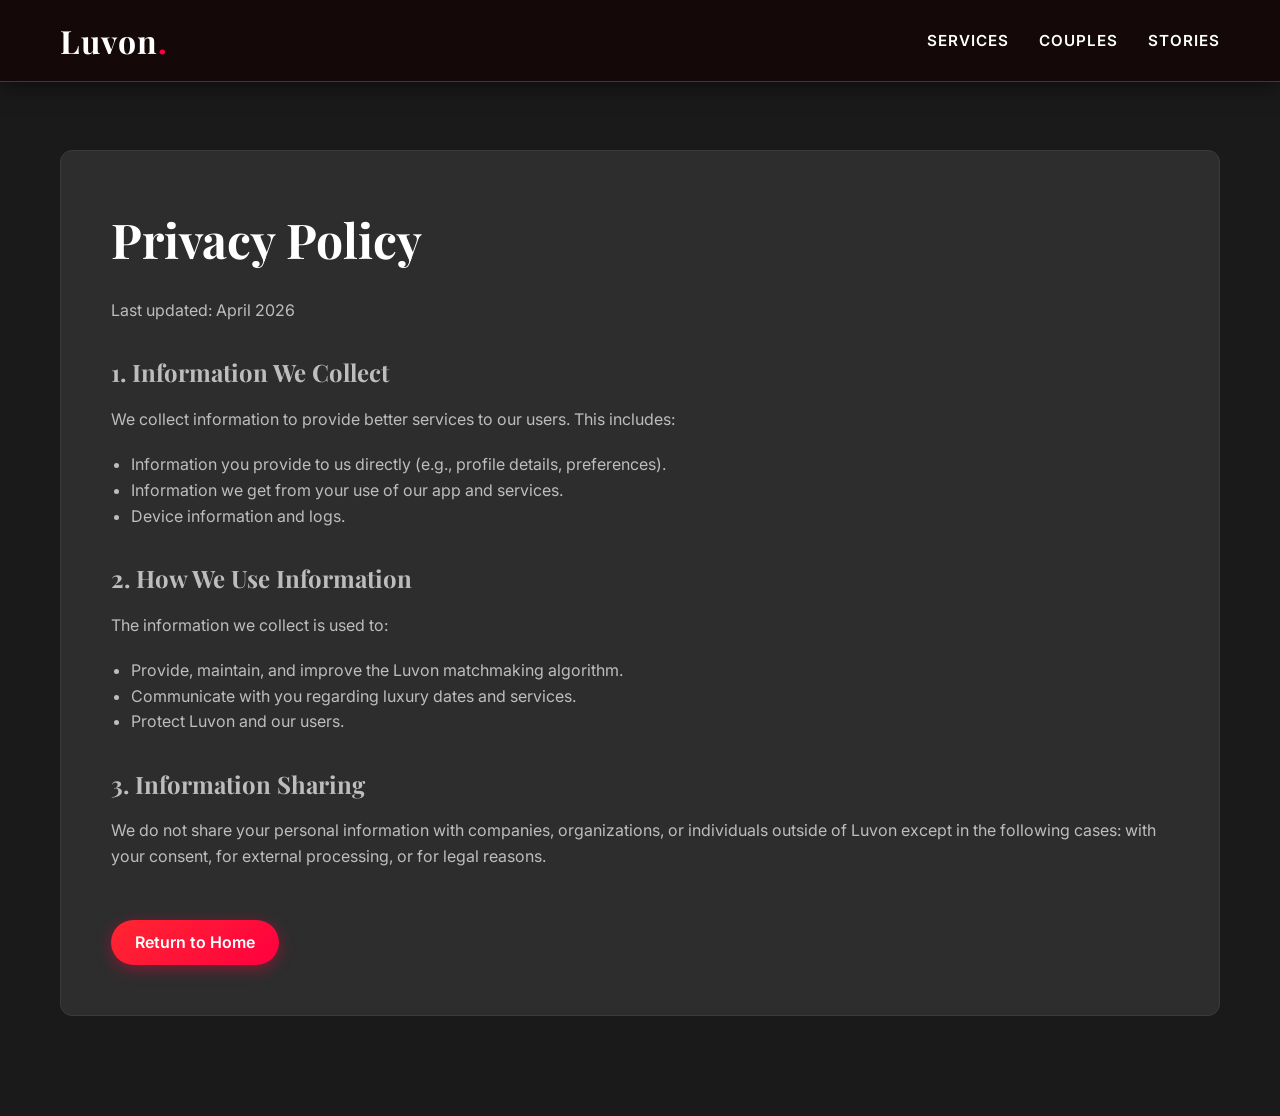
==== privacy.html @ 090ced84 "initial commit" ====
<!DOCTYPE html>
<html lang="en">
<head>
    <meta charset="UTF-8">
    <meta name="viewport" content="width=device-width, initial-scale=1.0">
    <title>Privacy Policy | Luvon</title>
    <link href="https://fonts.googleapis.com/css2?family=Inter:wght@300;400;600&family=Playfair+Display:ital,wght@0,600;0,700;1,600&display=swap" rel="stylesheet">
    <link rel="stylesheet" href="css/style.css">
    <style>
        .legal-page { padding-top: 150px; padding-bottom: 100px; }
        .legal-content { background: var(--card-background); padding: 50px; border-radius: 12px; border: 1px solid var(--border-subtle); }
        .legal-content h2 { font-family: var(--font-heading); color: var(--accent-silver); margin-top: 30px; margin-bottom: 15px; }
        .legal-content p, .legal-content ul { color: var(--text-secondary); margin-bottom: 20px; }
        .legal-content ul { margin-left: 20px; }
    </style>
</head>
<body>
    <nav class="navbar scrolled">
        <div class="nav-container">
            <a href="index.html" class="logo">Luvon<span>.</span></a>
            <ul class="nav-links">
                <li><a href="index.html#services">Services</a></li>
                <li><a href="index.html#gallery">Couples</a></li>
                <li><a href="index.html#testimonials">Stories</a></li>
            </ul>
        </div>
    </nav>

    <main class="legal-page container">
        <div class="legal-content">
            <h1 class="section-title" style="text-align: left; margin-bottom: 20px;">Privacy Policy</h1>
            <p>Last updated: April 2026</p>
            
            <h2>1. Information We Collect</h2>
            <p>We collect information to provide better services to our users. This includes:</p>
            <ul>
                <li>Information you provide to us directly (e.g., profile details, preferences).</li>
                <li>Information we get from your use of our app and services.</li>
                <li>Device information and logs.</li>
            </ul>
            
            <h2>2. How We Use Information</h2>
            <p>The information we collect is used to:</p>
            <ul>
                <li>Provide, maintain, and improve the Luvon matchmaking algorithm.</li>
                <li>Communicate with you regarding luxury dates and services.</li>
                <li>Protect Luvon and our users.</li>
            </ul>
            
            <h2>3. Information Sharing</h2>
            <p>We do not share your personal information with companies, organizations, or individuals outside of Luvon except in the following cases: with your consent, for external processing, or for legal reasons.</p>
            
            <a href="index.html" class="btn-primary" style="display: inline-block; margin-top: 30px;">Return to Home</a>
        </div>
    </main>
</body>
</html>
---- css/style.css ----
:root {
    /* 🔥 Lust & Luxury Theme Colors */
    --primary-background: #1A1A1B; /* Eerie Black */
    --card-background: #2D2D2E; /* Onyx */
    --accent-red: #FF003F; /* Electric Crimson */
    --accent-silver: #BDBDBD; /* Silver Lining */
    --text-primary: #FFFFFF; /* Pure White */
    --text-secondary: #BDBDBD;
    
    /* Brand Colors */
    --brand-background: #230F10;
    --brand-card-background: #2E1517; /* Dark red card background */
    --brand-border: #4A2527; /* Dark red border */
    --brand-dark: #140809; /* Very dark red track background */
    --brand-primary: #FF2631;
    
    /* Optional Extra Shades */
    --border-subtle: #3A3A3C;
    --glow-red: rgba(255, 0, 63, 0.4);
    
    /* Fonts */
    --font-heading: 'Playfair Display', serif;
    --font-body: 'Inter', sans-serif;
}

* {
    margin: 0;
    padding: 0;
    box-sizing: border-box;
}

body {
    background-color: var(--primary-background);
    color: var(--text-primary);
    font-family: var(--font-body);
    line-height: 1.6;
    overflow-x: hidden;
}

html {
    scroll-behavior: smooth;
}

.container {
    max-width: 1200px;
    margin: 0 auto;
    padding: 0 20px;
}

.section-padding {
    padding: 100px 0;
}

.section-title {
    font-family: var(--font-heading);
    font-size: 3rem;
    text-align: center;
    margin-bottom: 50px;
    color: var(--text-primary);
}

.section-subtitle {
    text-align: center;
    color: var(--text-secondary);
    margin-top: -30px;
    margin-bottom: 50px;
    font-size: 1.1rem;
}

/* Typography elements */
a {
    text-decoration: none;
    color: var(--text-primary);
    transition: color 0.3s ease;
}

a:hover {
    color: var(--accent-red);
}

/* Navbar */
.navbar {
    position: fixed;
    top: 0;
    width: 100%;
    background-color: rgba(26, 26, 27, 0.85);
    backdrop-filter: blur(10px);
    z-index: 1000;
    border-bottom: 1px solid var(--border-subtle);
    padding: 20px 0;
    transition: all 0.3s ease;
}

.navbar.scrolled {
    padding: 15px 0;
    background-color: var(--brand-dark);
    box-shadow: 0 4px 20px rgba(0, 0, 0, 0.5);
}

.nav-container {
    max-width: 1200px;
    margin: 0 auto;
    padding: 0 20px;
    display: flex;
    justify-content: space-between;
    align-items: center;
}

.logo {
    font-family: var(--font-heading);
    font-size: 2rem;
    font-weight: 700;
    color: var(--text-primary);
    letter-spacing: 1px;
}

.logo span {
    color: var(--accent-red);
}

.nav-links {
    list-style: none;
    display: flex;
    align-items: center;
    gap: 30px;
}

.nav-links a {
    font-size: 0.95rem;
    font-weight: 600;
    text-transform: uppercase;
    letter-spacing: 1px;
}

/* Buttons */
.btn-primary {
    background: linear-gradient(135deg, var(--brand-primary), var(--accent-red));
    color: var(--text-primary) !important;
    padding: 10px 24px;
    border-radius: 30px;
    font-weight: 600;
    box-shadow: 0 4px 15px var(--glow-red);
    transition: all 0.3s ease;
    border: none;
    cursor: pointer;
}

.btn-primary:hover {
    transform: translateY(-2px);
    box-shadow: 0 6px 20px var(--glow-red);
}

.btn-large {
    padding: 15px 35px;
    font-size: 1.1rem;
}

/* Hero Section */
.hero {
    height: 100vh;
    background: url('https://images.unsplash.com/photo-1544928147-79a2dbc1f389?auto=format&fit=crop&w=1920&q=80') center/cover no-repeat;
    position: relative;
    display: flex;
    align-items: center;
    justify-content: center;
    text-align: center;
}

.hero-overlay {
    position: absolute;
    top: 0; left: 0; width: 100%; height: 100%;
    background: linear-gradient(to bottom, rgba(35, 15, 16, 0.7), rgba(26, 26, 27, 0.95));
}

.hero-content {
    position: relative;
    z-index: 10;
    max-width: 800px;
    padding: 0 20px;
}

.hero-content h1 {
    font-family: var(--font-heading);
    font-size: 4.5rem;
    margin-bottom: 20px;
    text-shadow: 0 2px 10px rgba(0, 0, 0, 0.5);
}

.hero-content p {
    font-size: 1.2rem;
    color: var(--text-secondary);
    margin-bottom: 40px;
}

/* Services */
.services {
    background-color: var(--brand-background);
}

.services-grid {
    display: grid;
    grid-template-columns: repeat(auto-fit, minmax(300px, 1fr));
    gap: 30px;
}

.service-card {
    background-color: var(--brand-card-background);
    border: 1px solid var(--brand-border);
    border-radius: 12px;
    padding: 40px 30px;
    text-align: center;
    transition: all 0.4s ease;
    position: relative;
    overflow: hidden;
}

.service-card::before {
    content: '';
    position: absolute;
    top: 0; left: 0; width: 100%; height: 4px;
    background: var(--accent-red);
    transform: scaleX(0);
    transform-origin: left;
    transition: transform 0.4s ease;
}

.service-card:hover {
    transform: translateY(-10px);
    box-shadow: 0 10px 30px rgba(0, 0, 0, 0.5);
    border-color: var(--accent-red);
}

.service-card:hover::before {
    transform: scaleX(1);
}

.service-card h3 {
    font-family: var(--font-heading);
    font-size: 1.8rem;
    margin-bottom: 15px;
    color: var(--accent-silver);
}

.service-card p {
    color: var(--text-secondary);
}

/* Gallery */
.gallery {
    background-color: var(--primary-background);
}

.gallery-grid {
    display: grid;
    grid-template-columns: repeat(3, 1fr);
    grid-auto-rows: 300px;
    gap: 20px;
}

.gallery-item {
    border-radius: 12px;
    overflow: hidden;
    position: relative;
    box-shadow: 0 4px 15px rgba(0, 0, 0, 0.3);
}

.gallery-item img {
    width: 100%;
    height: 100%;
    object-fit: cover;
    transition: transform 0.5s ease;
    filter: brightness(0.8) contrast(1.1);
}

.gallery-item:hover img {
    transform: scale(1.05);
    filter: brightness(1);
}

/* Testimonials */
.testimonials {
    background-color: var(--brand-dark);
    position: relative;
}

.testimonials::before {
    content: '';
    position: absolute;
    top: 0; left: 0; width: 100%; height: 1px;
    background: linear-gradient(90deg, transparent, var(--brand-border), transparent);
}

.testimonials-slider {
    display: grid;
    grid-template-columns: 1fr 1fr;
    gap: 40px;
}

.testimonial-card {
    background-color: var(--card-background);
    padding: 40px;
    border-radius: 16px;
    border-left: 4px solid var(--brand-primary);
    position: relative;
}

.quote {
    font-family: var(--font-heading);
    font-size: 8rem;
    color: rgba(255, 38, 49, 0.1);
    line-height: 0;
    position: absolute;
    top: 60px;
    left: 20px;
}

.testimonial-text {
    font-size: 1.1rem;
    font-style: italic;
    color: var(--text-secondary);
    margin-bottom: 20px;
    position: relative;
    z-index: 1;
}

.testimonial-author {
    font-weight: 600;
    color: var(--text-primary);
    font-family: var(--font-heading);
    font-size: 1.2rem;
}

/* Footer */
.footer {
    background-color: var(--brand-background);
    border-top: 1px solid var(--brand-border);
    padding: 60px 0 20px;
}

.footer-content {
    display: grid;
    grid-template-columns: 2fr 1fr 1fr;
    gap: 40px;
    margin-bottom: 40px;
}

.footer-brand p {
    color: var(--text-secondary);
    margin-top: 15px;
}

.footer-links h4, .footer-legal h4 {
    color: var(--text-primary);
    margin-bottom: 20px;
    font-family: var(--font-heading);
    font-size: 1.2rem;
}

.footer-links ul, .footer-legal ul {
    list-style: none;
}

.footer-links li, .footer-legal li {
    margin-bottom: 10px;
}

.footer-links a, .footer-legal a {
    color: var(--text-secondary);
    font-size: 0.95rem;
}

.footer-links a:hover, .footer-legal a:hover {
    color: var(--brand-primary);
}

.footer-bottom {
    text-align: center;
    padding-top: 20px;
    border-top: 1px solid var(--border-subtle);
    color: var(--text-secondary);
    font-size: 0.9rem;
}

/* Animations */
.fade-in {
    opacity: 0;
    transform: translateY(20px);
    transition: opacity 0.8s ease, transform 0.8s ease;
}

/* How It Works */
.how-it-works {
    background-color: var(--primary-background);
}

.steps-grid {
    display: grid;
    grid-template-columns: repeat(auto-fit, minmax(280px, 1fr));
    gap: 40px;
    margin-top: 30px;
}

.step-card {
    background-color: var(--card-background);
    padding: 40px 30px;
    border-radius: 12px;
    border-top: 4px solid var(--accent-red);
    text-align: center;
    position: relative;
    transition: transform 0.3s ease;
    box-shadow: 0 4px 15px rgba(0,0,0,0.3);
}

.step-card:hover {
    transform: translateY(-5px);
    box-shadow: 0 8px 25px rgba(0,0,0,0.5);
}

.step-num {
    width: 60px;
    height: 60px;
    background: var(--brand-dark);
    border: 2px solid var(--accent-red);
    color: var(--accent-red);
    border-radius: 50%;
    display: flex;
    align-items: center;
    justify-content: center;
    font-size: 1.5rem;
    font-weight: bold;
    font-family: var(--font-heading);
    margin: -70px auto 20px;
    box-shadow: 0 0 15px var(--glow-red);
}

.step-card h3 {
    color: var(--accent-silver);
    font-family: var(--font-heading);
    margin-bottom: 15px;
    font-size: 1.5rem;
}

.step-card p {
    color: var(--text-secondary);
}

.fade-in.appear {
    opacity: 1;
    transform: translateY(0);
}

.slide-up {
    opacity: 0;
    transform: translateY(40px);
    transition: opacity 0.8s ease, transform 0.8s ease;
}

.slide-up.appear {
    opacity: 1;
    transform: translateY(0);
}

/* Responsive */
@media (max-width: 900px) {
    .section-padding { padding: 60px 0; }
    .hero-content h1 { font-size: 3.5rem; }
    .gallery-grid { grid-template-columns: repeat(2, 1fr); gap: 15px; grid-auto-rows: 250px; }
    .testimonials-slider { grid-template-columns: 1fr; }
    .footer-content { grid-template-columns: 1fr 1fr; gap: 30px; }
    .footer-brand { grid-column: 1 / -1; margin-bottom: 20px; }
}

@media (max-width: 600px) {
    .nav-links { display: none; }
    .navbar { padding: 15px 0; }
    .logo { font-size: 1.5rem; }
    .hero-content h1 { font-size: 2.5rem; }
    .gallery-grid { grid-template-columns: 1fr; grid-auto-rows: 200px; }
    .section-title { font-size: 2.2rem; }
    .footer-content { grid-template-columns: 1fr; }
}
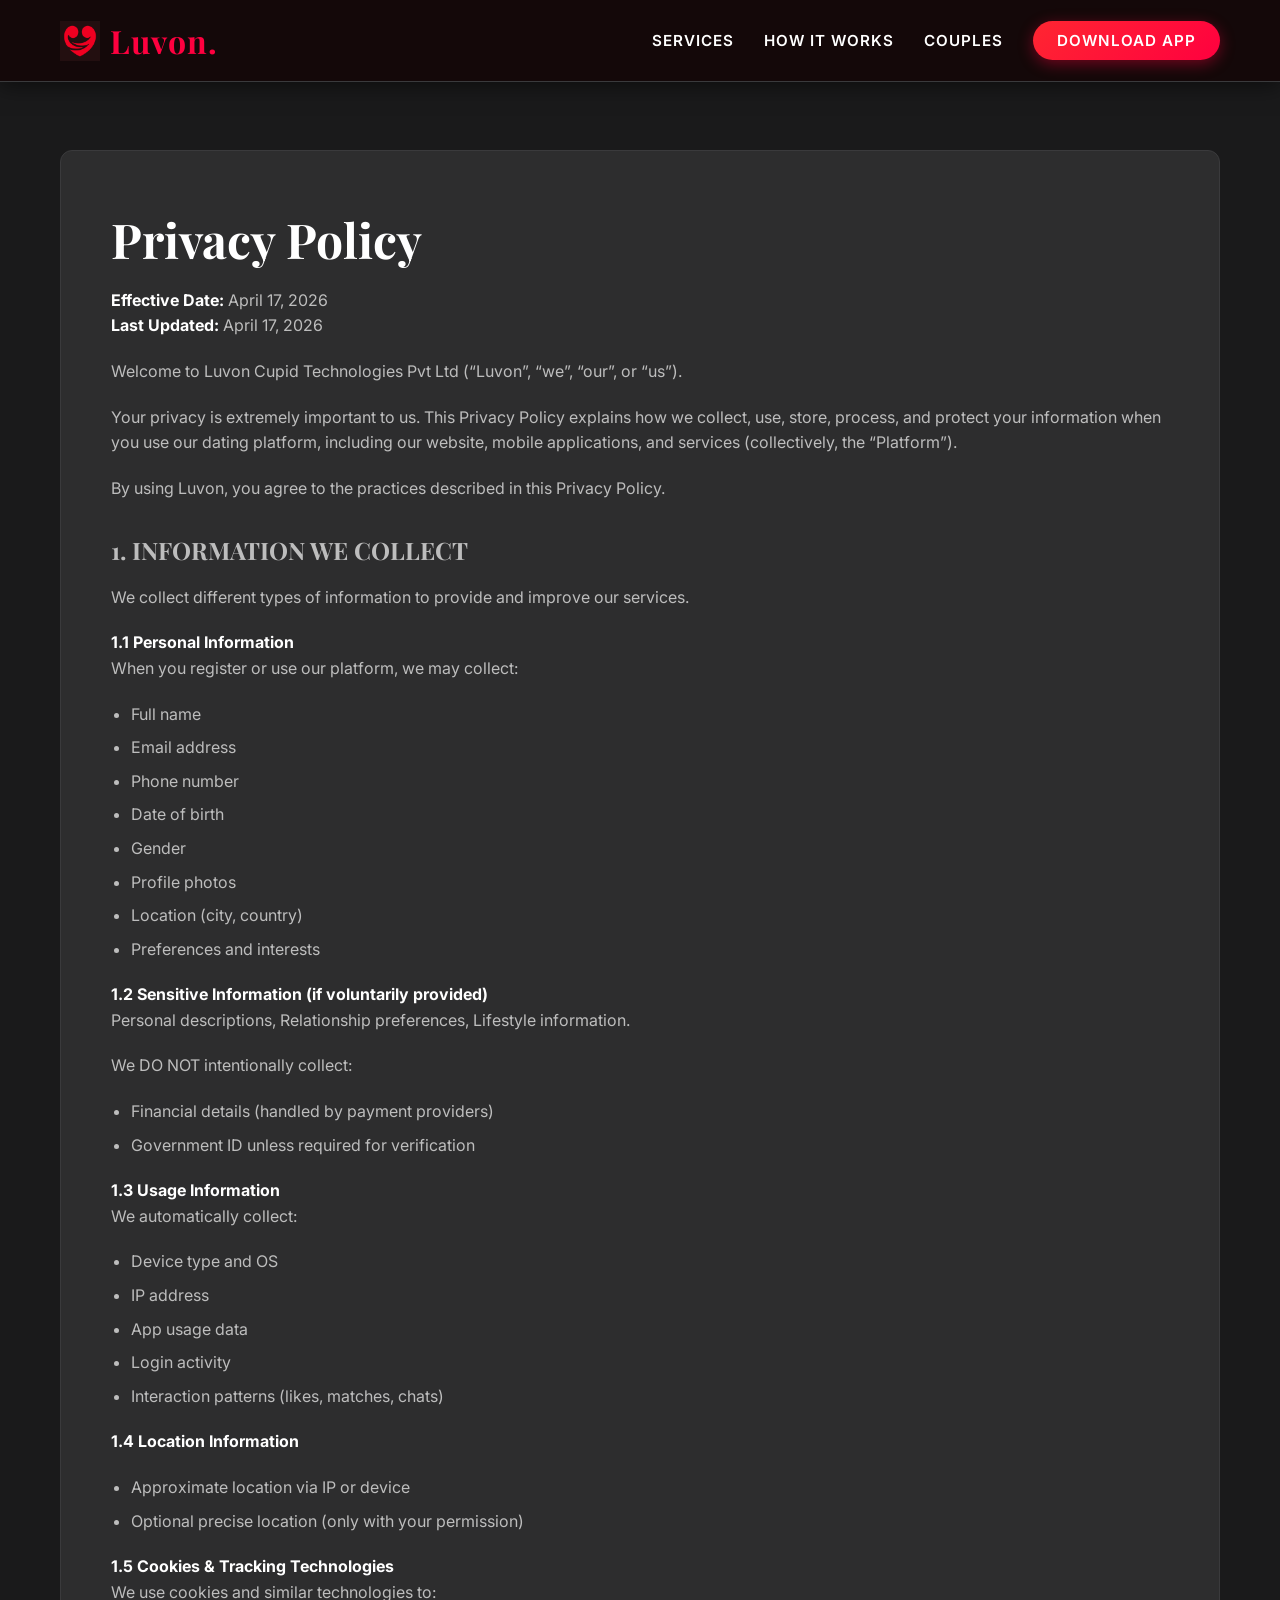
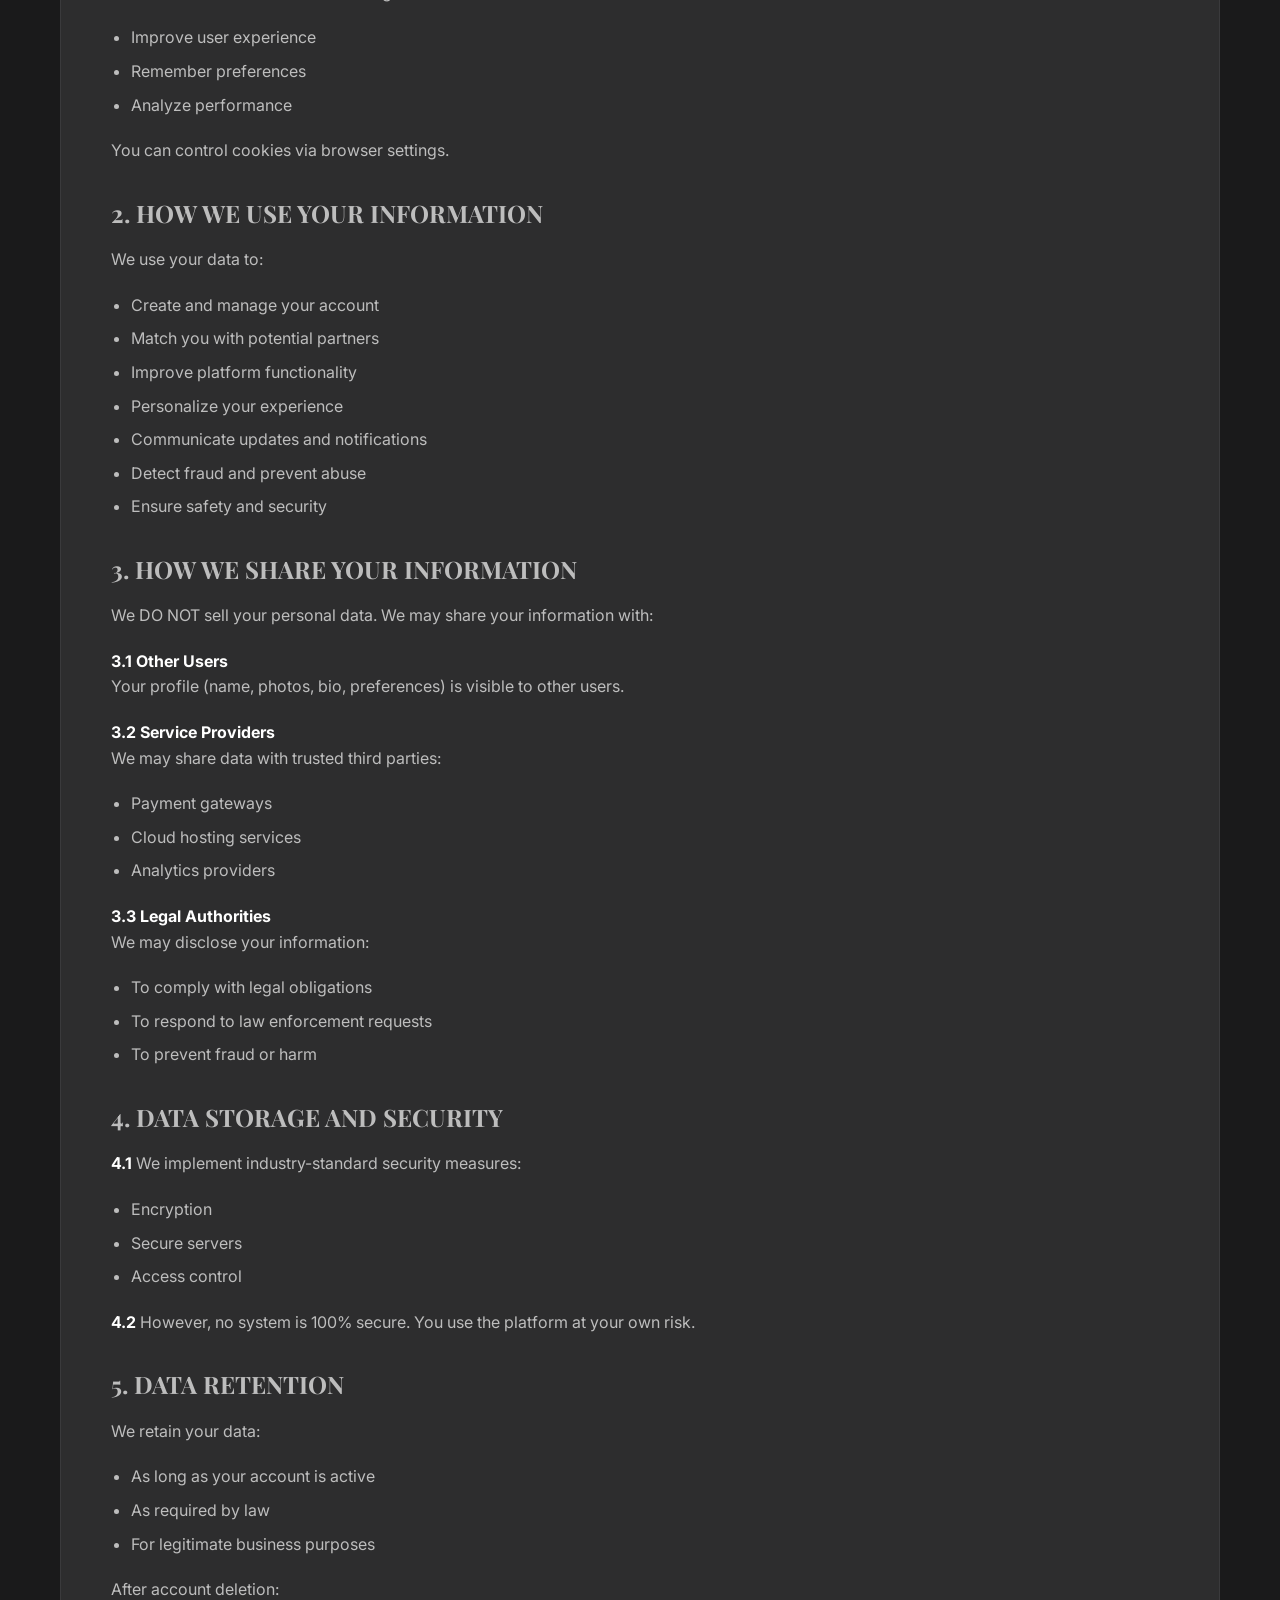
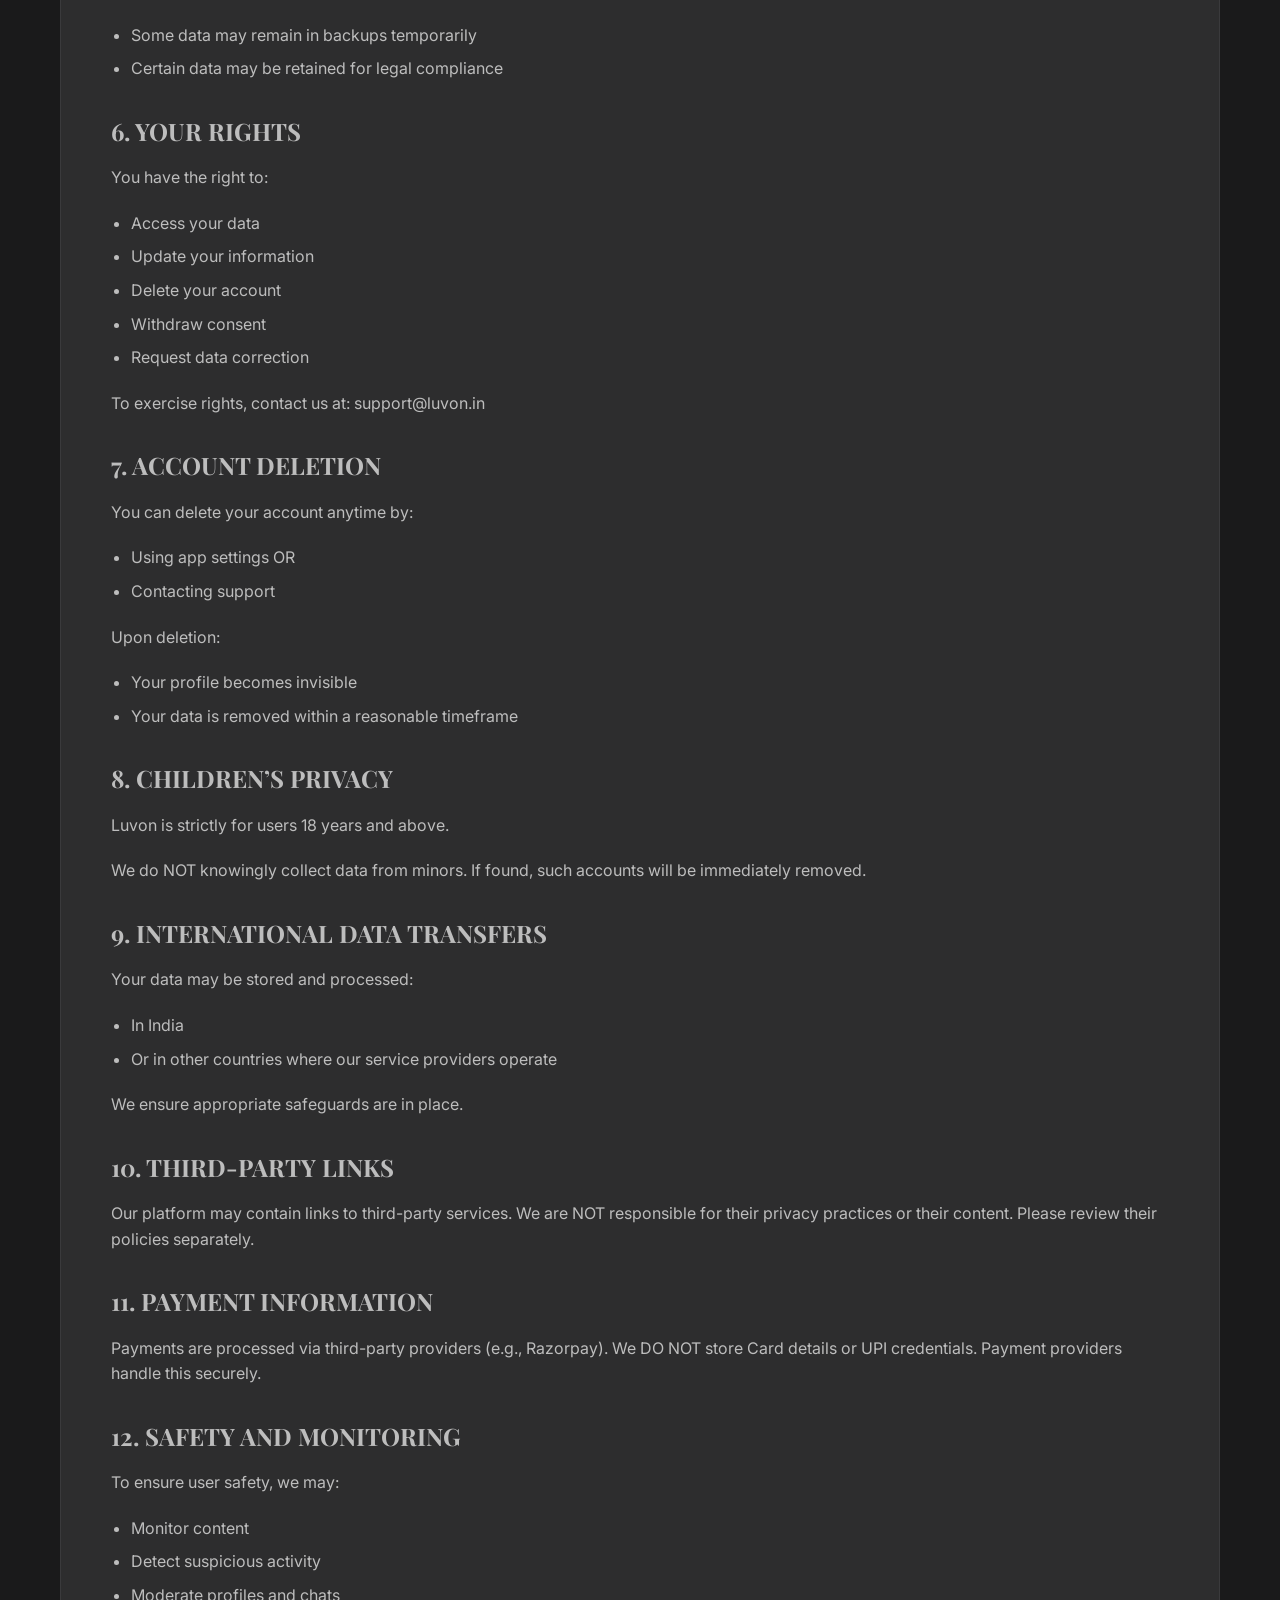
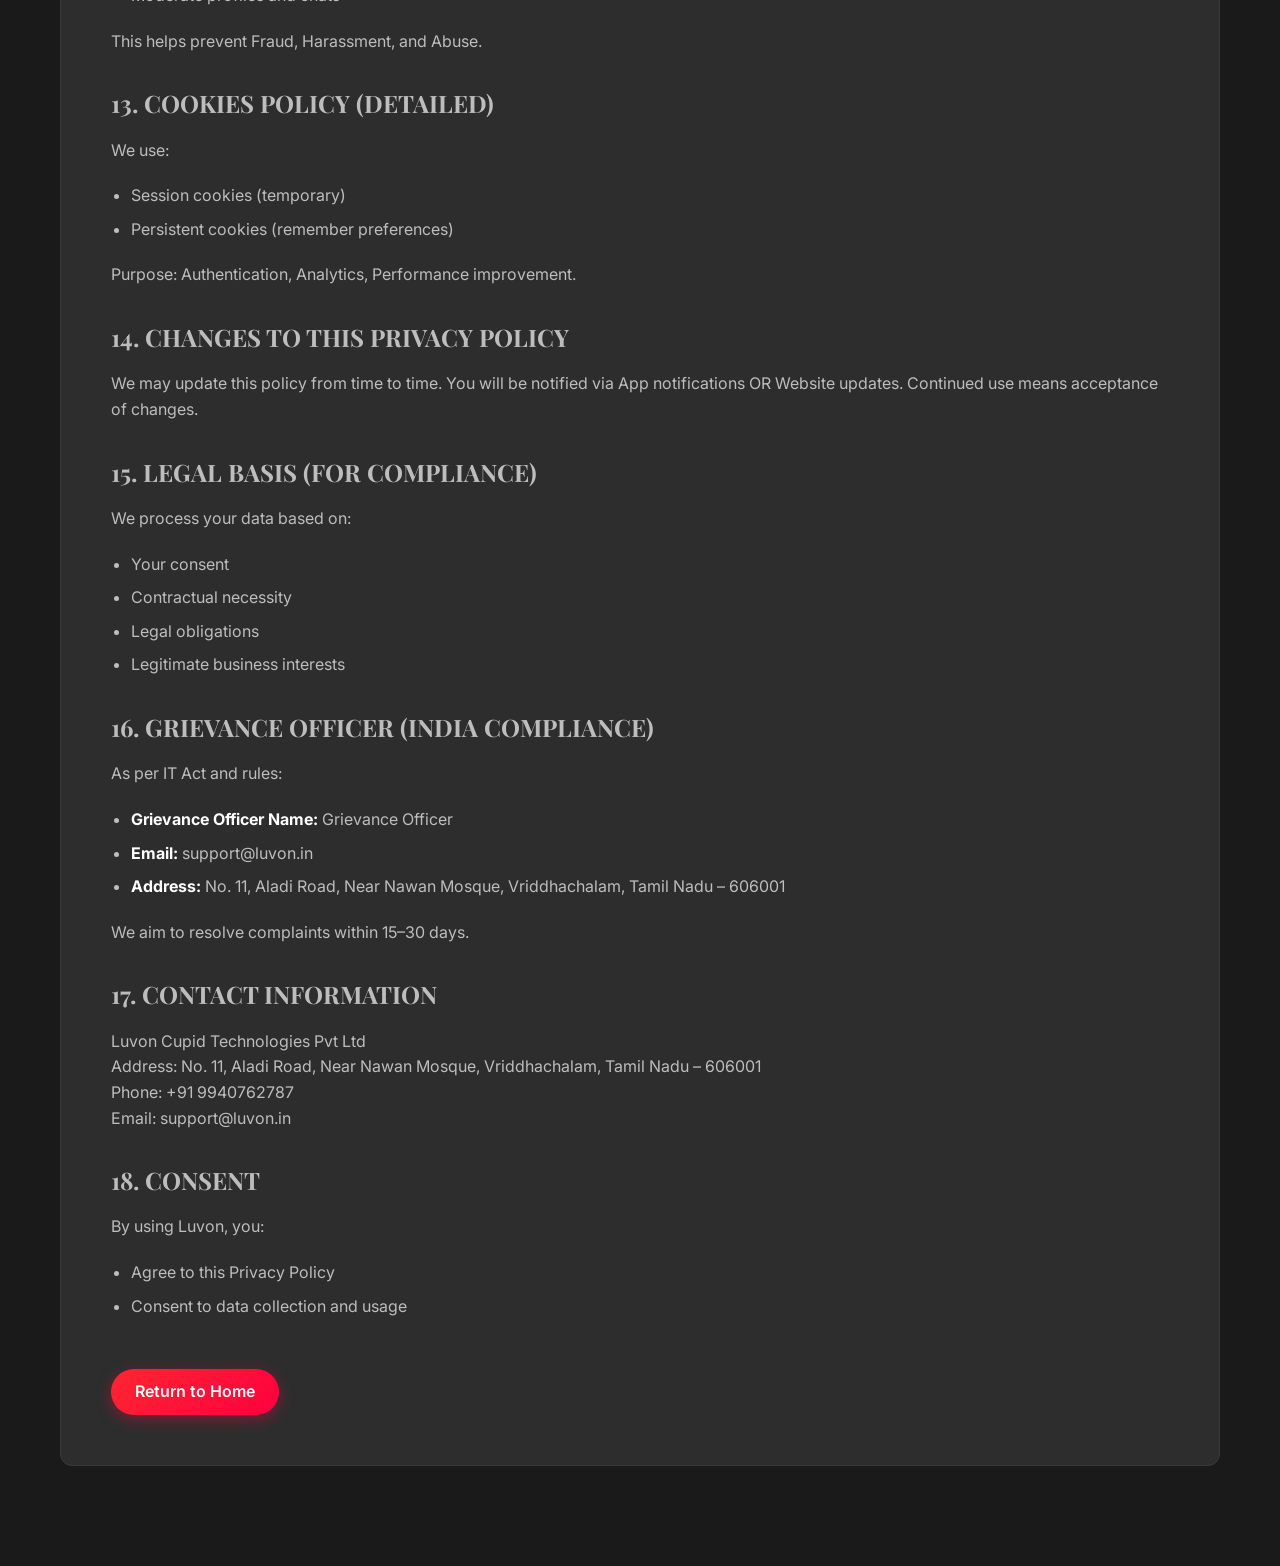
==== commit 3db1e7c5: "policy pages added" ====
--- a/privacy.html
+++ b/privacy.html
@@ -9,47 +9,236 @@
     <style>
         .legal-page { padding-top: 150px; padding-bottom: 100px; }
         .legal-content { background: var(--card-background); padding: 50px; border-radius: 12px; border: 1px solid var(--border-subtle); }
-        .legal-content h2 { font-family: var(--font-heading); color: var(--accent-silver); margin-top: 30px; margin-bottom: 15px; }
-        .legal-content p, .legal-content ul { color: var(--text-secondary); margin-bottom: 20px; }
+        .legal-content h2 { font-family: var(--font-heading); color: var(--accent-silver); margin-top: 30px; margin-bottom: 15px; font-size: 1.5rem; }
+        .legal-content p, .legal-content ul { color: var(--text-secondary); margin-bottom: 20px; line-height: 1.6; }
         .legal-content ul { margin-left: 20px; }
+        .legal-content li { margin-bottom: 8px; }
+        .legal-content strong { color: var(--text-primary); }
     </style>
 </head>
 <body>
     <nav class="navbar scrolled">
         <div class="nav-container">
-            <a href="index.html" class="logo">Luvon<span>.</span></a>
+            <a href="index.html" class="logo" style="display:flex; align-items:center;">
+                <img src="assests/finallogoluvon.png" alt="Luvon Logo" style="height: 40px; margin-right: 10px;">
+                <span>Luvon.</span>
+            </a>
             <ul class="nav-links">
                 <li><a href="index.html#services">Services</a></li>
+                <li><a href="index.html#how-it-works">How It Works</a></li>
                 <li><a href="index.html#gallery">Couples</a></li>
-                <li><a href="index.html#testimonials">Stories</a></li>
+                <li><a href="index.html#playstore" class="btn-primary">Download App</a></li>
             </ul>
         </div>
     </nav>
 
     <main class="legal-page container">
         <div class="legal-content">
-            <h1 class="section-title" style="text-align: left; margin-bottom: 20px;">Privacy Policy</h1>
-            <p>Last updated: April 2026</p>
+            <h1 class="section-title" style="text-align: left; margin-bottom: 10px;">Privacy Policy</h1>
+            <p><strong>Effective Date:</strong> April 17, 2026<br>
+            <strong>Last Updated:</strong> April 17, 2026</p>
+
+            <p>Welcome to Luvon Cupid Technologies Pvt Ltd (“Luvon”, “we”, “our”, or “us”).</p>
+            <p>Your privacy is extremely important to us. This Privacy Policy explains how we collect, use, store, process, and protect your information when you use our dating platform, including our website, mobile applications, and services (collectively, the “Platform”).</p>
+            <p>By using Luvon, you agree to the practices described in this Privacy Policy.</p>
+
+            <h2>1. INFORMATION WE COLLECT</h2>
+            <p>We collect different types of information to provide and improve our services.</p>
             
-            <h2>1. Information We Collect</h2>
-            <p>We collect information to provide better services to our users. This includes:</p>
-            <ul>
-                <li>Information you provide to us directly (e.g., profile details, preferences).</li>
-                <li>Information we get from your use of our app and services.</li>
-                <li>Device information and logs.</li>
-            </ul>
+            <p><strong>1.1 Personal Information</strong><br>
+            When you register or use our platform, we may collect:</p>
+            <ul>
+                <li>Full name</li>
+                <li>Email address</li>
+                <li>Phone number</li>
+                <li>Date of birth</li>
+                <li>Gender</li>
+                <li>Profile photos</li>
+                <li>Location (city, country)</li>
+                <li>Preferences and interests</li>
+            </ul>
+
+            <p><strong>1.2 Sensitive Information (if voluntarily provided)</strong><br>
+            Personal descriptions, Relationship preferences, Lifestyle information.</p>
+            <p>We DO NOT intentionally collect:</p>
+            <ul>
+                <li>Financial details (handled by payment providers)</li>
+                <li>Government ID unless required for verification</li>
+            </ul>
+
+            <p><strong>1.3 Usage Information</strong><br>
+            We automatically collect:</p>
+            <ul>
+                <li>Device type and OS</li>
+                <li>IP address</li>
+                <li>App usage data</li>
+                <li>Login activity</li>
+                <li>Interaction patterns (likes, matches, chats)</li>
+            </ul>
+
+            <p><strong>1.4 Location Information</strong></p>
+            <ul>
+                <li>Approximate location via IP or device</li>
+                <li>Optional precise location (only with your permission)</li>
+            </ul>
+
+            <p><strong>1.5 Cookies & Tracking Technologies</strong><br>
+            We use cookies and similar technologies to:</p>
+            <ul>
+                <li>Improve user experience</li>
+                <li>Remember preferences</li>
+                <li>Analyze performance</li>
+            </ul>
+            <p>You can control cookies via browser settings.</p>
+
+            <h2>2. HOW WE USE YOUR INFORMATION</h2>
+            <p>We use your data to:</p>
+            <ul>
+                <li>Create and manage your account</li>
+                <li>Match you with potential partners</li>
+                <li>Improve platform functionality</li>
+                <li>Personalize your experience</li>
+                <li>Communicate updates and notifications</li>
+                <li>Detect fraud and prevent abuse</li>
+                <li>Ensure safety and security</li>
+            </ul>
+
+            <h2>3. HOW WE SHARE YOUR INFORMATION</h2>
+            <p>We DO NOT sell your personal data. We may share your information with:</p>
             
-            <h2>2. How We Use Information</h2>
-            <p>The information we collect is used to:</p>
-            <ul>
-                <li>Provide, maintain, and improve the Luvon matchmaking algorithm.</li>
-                <li>Communicate with you regarding luxury dates and services.</li>
-                <li>Protect Luvon and our users.</li>
-            </ul>
+            <p><strong>3.1 Other Users</strong><br>
+            Your profile (name, photos, bio, preferences) is visible to other users.</p>
             
-            <h2>3. Information Sharing</h2>
-            <p>We do not share your personal information with companies, organizations, or individuals outside of Luvon except in the following cases: with your consent, for external processing, or for legal reasons.</p>
-            
+            <p><strong>3.2 Service Providers</strong><br>
+            We may share data with trusted third parties:</p>
+            <ul>
+                <li>Payment gateways</li>
+                <li>Cloud hosting services</li>
+                <li>Analytics providers</li>
+            </ul>
+
+            <p><strong>3.3 Legal Authorities</strong><br>
+            We may disclose your information:</p>
+            <ul>
+                <li>To comply with legal obligations</li>
+                <li>To respond to law enforcement requests</li>
+                <li>To prevent fraud or harm</li>
+            </ul>
+
+            <h2>4. DATA STORAGE AND SECURITY</h2>
+            <p><strong>4.1</strong> We implement industry-standard security measures:</p>
+            <ul>
+                <li>Encryption</li>
+                <li>Secure servers</li>
+                <li>Access control</li>
+            </ul>
+            <p><strong>4.2</strong> However, no system is 100% secure. You use the platform at your own risk.</p>
+
+            <h2>5. DATA RETENTION</h2>
+            <p>We retain your data:</p>
+            <ul>
+                <li>As long as your account is active</li>
+                <li>As required by law</li>
+                <li>For legitimate business purposes</li>
+            </ul>
+            <p>After account deletion:</p>
+            <ul>
+                <li>Some data may remain in backups temporarily</li>
+                <li>Certain data may be retained for legal compliance</li>
+            </ul>
+
+            <h2>6. YOUR RIGHTS</h2>
+            <p>You have the right to:</p>
+            <ul>
+                <li>Access your data</li>
+                <li>Update your information</li>
+                <li>Delete your account</li>
+                <li>Withdraw consent</li>
+                <li>Request data correction</li>
+            </ul>
+            <p>To exercise rights, contact us at: support@luvon.in</p>
+
+            <h2>7. ACCOUNT DELETION</h2>
+            <p>You can delete your account anytime by:</p>
+            <ul>
+                <li>Using app settings OR</li>
+                <li>Contacting support</li>
+            </ul>
+            <p>Upon deletion:</p>
+            <ul>
+                <li>Your profile becomes invisible</li>
+                <li>Your data is removed within a reasonable timeframe</li>
+            </ul>
+
+            <h2>8. CHILDREN’S PRIVACY</h2>
+            <p>Luvon is strictly for users 18 years and above.</p>
+            <p>We do NOT knowingly collect data from minors. If found, such accounts will be immediately removed.</p>
+
+            <h2>9. INTERNATIONAL DATA TRANSFERS</h2>
+            <p>Your data may be stored and processed:</p>
+            <ul>
+                <li>In India</li>
+                <li>Or in other countries where our service providers operate</li>
+            </ul>
+            <p>We ensure appropriate safeguards are in place.</p>
+
+            <h2>10. THIRD-PARTY LINKS</h2>
+            <p>Our platform may contain links to third-party services. We are NOT responsible for their privacy practices or their content. Please review their policies separately.</p>
+
+            <h2>11. PAYMENT INFORMATION</h2>
+            <p>Payments are processed via third-party providers (e.g., Razorpay). We DO NOT store Card details or UPI credentials. Payment providers handle this securely.</p>
+
+            <h2>12. SAFETY AND MONITORING</h2>
+            <p>To ensure user safety, we may:</p>
+            <ul>
+                <li>Monitor content</li>
+                <li>Detect suspicious activity</li>
+                <li>Moderate profiles and chats</li>
+            </ul>
+            <p>This helps prevent Fraud, Harassment, and Abuse.</p>
+
+            <h2>13. COOKIES POLICY (DETAILED)</h2>
+            <p>We use:</p>
+            <ul>
+                <li>Session cookies (temporary)</li>
+                <li>Persistent cookies (remember preferences)</li>
+            </ul>
+            <p>Purpose: Authentication, Analytics, Performance improvement.</p>
+
+            <h2>14. CHANGES TO THIS PRIVACY POLICY</h2>
+            <p>We may update this policy from time to time. You will be notified via App notifications OR Website updates. Continued use means acceptance of changes.</p>
+
+            <h2>15. LEGAL BASIS (FOR COMPLIANCE)</h2>
+            <p>We process your data based on:</p>
+            <ul>
+                <li>Your consent</li>
+                <li>Contractual necessity</li>
+                <li>Legal obligations</li>
+                <li>Legitimate business interests</li>
+            </ul>
+
+            <h2>16. GRIEVANCE OFFICER (INDIA COMPLIANCE)</h2>
+            <p>As per IT Act and rules:</p>
+            <ul>
+                <li><strong>Grievance Officer Name:</strong> Grievance Officer</li>
+                <li><strong>Email:</strong> support@luvon.in</li>
+                <li><strong>Address:</strong> No. 11, Aladi Road, Near Nawan Mosque, Vriddhachalam, Tamil Nadu – 606001</li>
+            </ul>
+            <p>We aim to resolve complaints within 15–30 days.</p>
+
+            <h2>17. CONTACT INFORMATION</h2>
+            <p>Luvon Cupid Technologies Pvt Ltd<br>
+            Address: No. 11, Aladi Road, Near Nawan Mosque, Vriddhachalam, Tamil Nadu – 606001<br>
+            Phone: +91 9940762787<br>
+            Email: support@luvon.in</p>
+
+            <h2>18. CONSENT</h2>
+            <p>By using Luvon, you:</p>
+            <ul>
+                <li>Agree to this Privacy Policy</li>
+                <li>Consent to data collection and usage</li>
+            </ul>
+
             <a href="index.html" class="btn-primary" style="display: inline-block; margin-top: 30px;">Return to Home</a>
         </div>
     </main>
